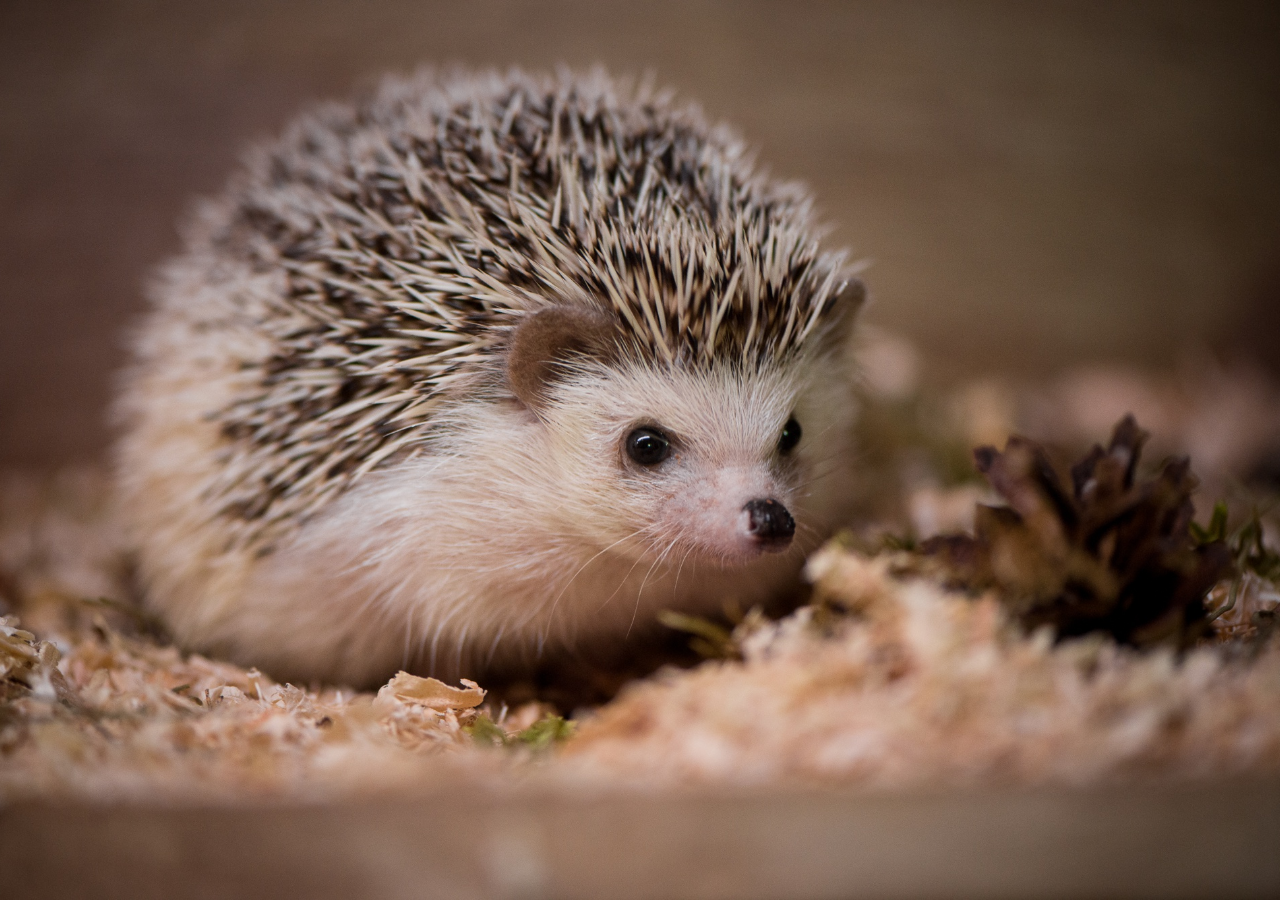
==== index.html @ 14f7c207 "Rename main.html to index.html" ====
<!DOCTYPE html>
<html lang="en">
<head>
    <meta charset="UTF-8">
    <meta http-equiv="X-UA-Compatible" content="IE=edge">
    <meta name="viewport" content="width=device-width, initial-scale=1.0">
    <link rel="stylesheet" href="css.css">
    <title>Document</title>
</head>
<body>
    
</body>
</html>
---- css.css ----
html {

    background-image:url(img/2000x1335-px-animals-depth-of-field-hedgehog-macro-1431965.jpg);
    
    background-repeat: no-repeat;
    
    background-position: center center;
    
    background-attachment: fixed;
    
    -webkit-background-size: cover;
    
    -moz-background-size: cover;
    
    -o-background-size: cover;
    
    background-size: cover;
    
    }
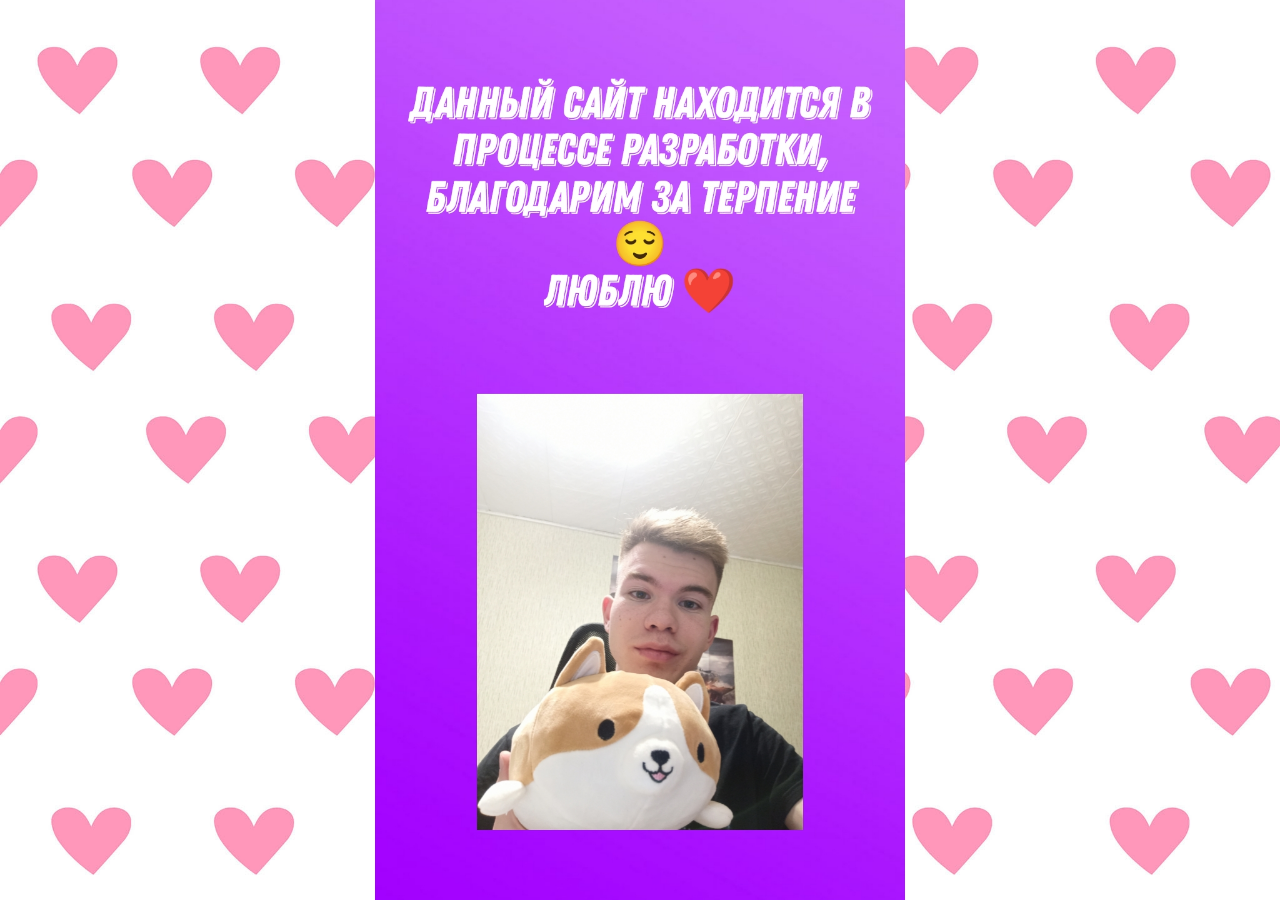
==== commit 4ad8557d: "Rename main.html to index.html" ====
--- a/index.html
+++ b/index.html
@@ -8,6 +8,7 @@
     <title>Document</title>
 </head>
 <body>
+   
     
 </body>
 </html>
--- a/css.css
+++ b/css.css
@@ -1,6 +1,6 @@
 html {
 
-    background-image:url(img/2000x1335-px-animals-depth-of-field-hedgehog-macro-1431965.jpg);
+    background-image:url(img/PicsArt_11-02-05_54_26.jpg);
     
     background-repeat: no-repeat;
     
@@ -16,4 +16,6 @@
     
     background-size: cover;
     
-    }+    }
+
+   